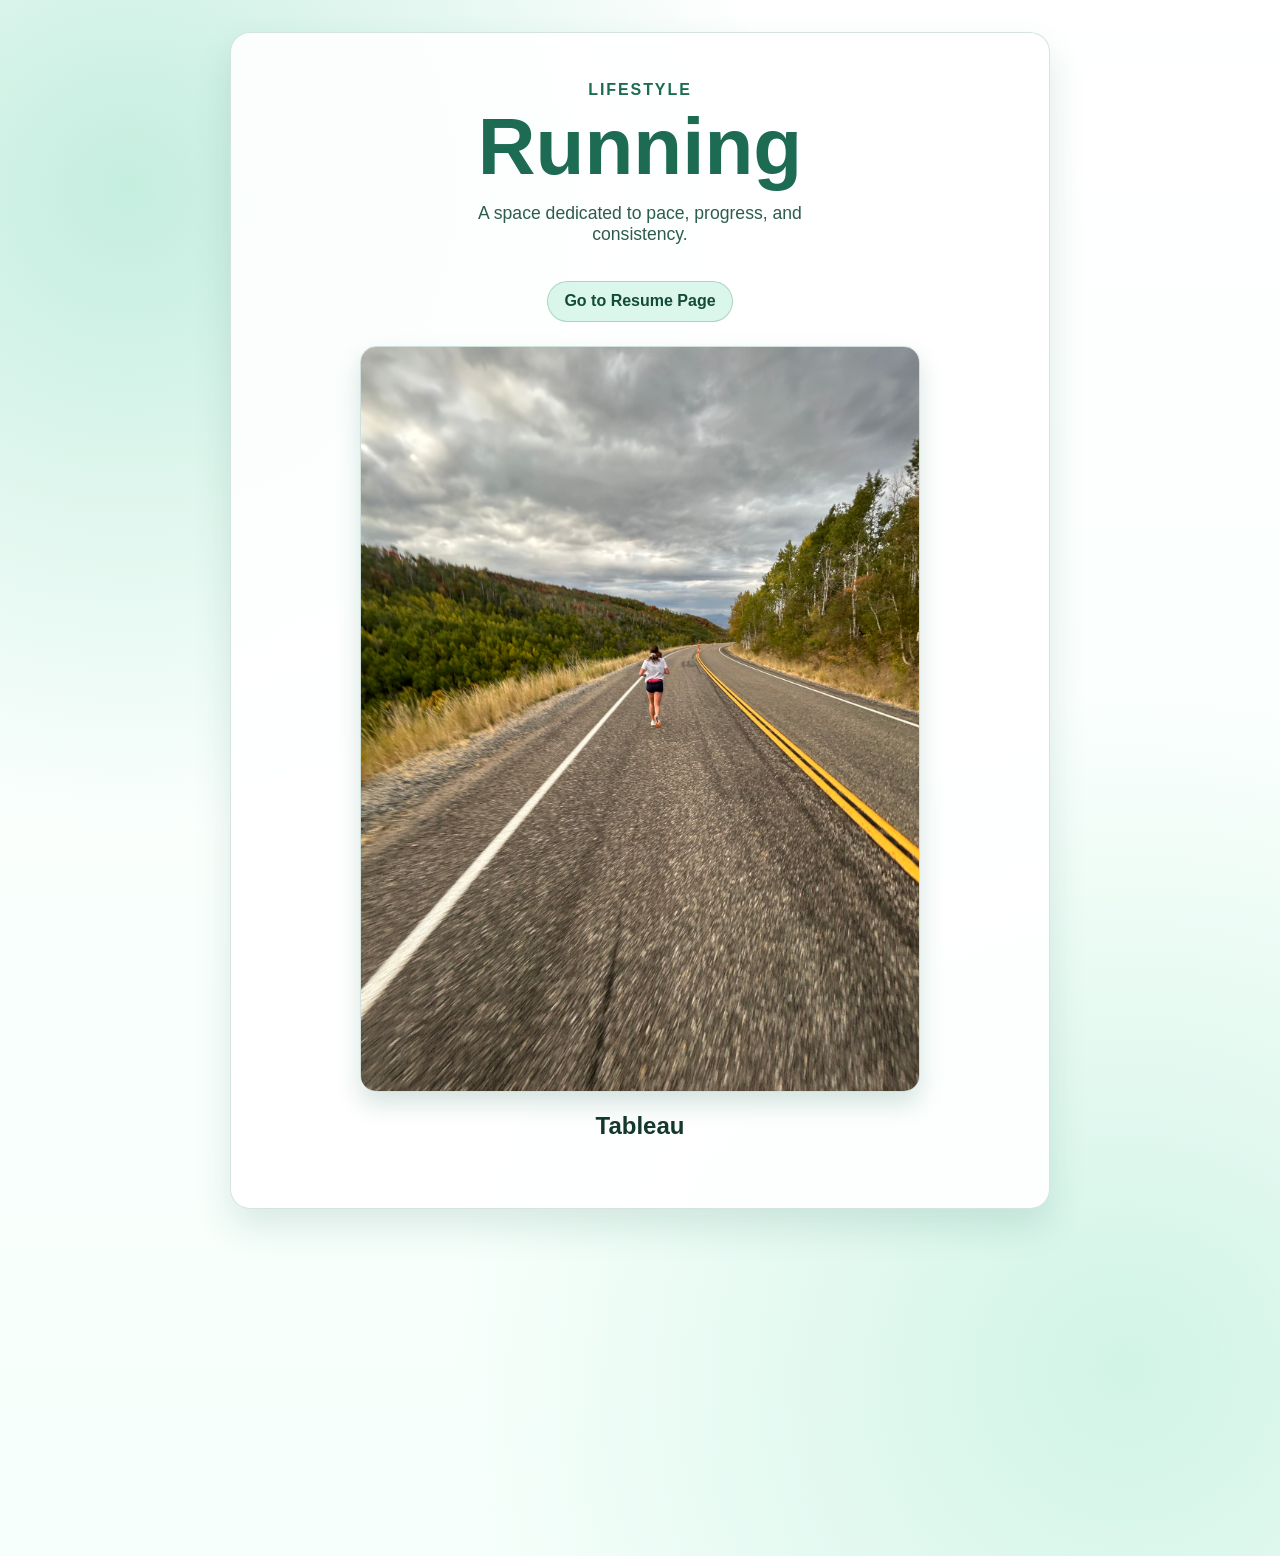
==== scratch.html @ 7e485515 "Add files via upload" ====
<!DOCTYPE html>
<html lang="en">

<head>
  <meta charset="utf-8" />
  <meta name="viewport" content="width=device-width, initial-scale=1" />
  <title>Running</title>
  <link rel="stylesheet" href="css/scratch.css" />
</head>

<body>
  <main class="page">
    <section class="hero">
      <p class="kicker">Lifestyle</p>
      <h1>Running</h1>
      <p class="subtitle">A space dedicated to pace, progress, and consistency.</p>
      <p><a class="back-link" href="index.html">Go to Resume Page</a></p>
      <img class="running-image" src="images/candid.jpeg" alt="Eliza running a race" />
      <h2>Tableau</h2>
    </section>
    <iframe width="560" height="315" src="https://www.youtube.com/embed/83b4m5UcGJs?si=0gnng_nrwY7VD8rS"
      title="YouTube video player" frameborder="0"
      allow="accelerometer; autoplay; clipboard-write; encrypted-media; gyroscope; picture-in-picture; web-share"
      referrerpolicy="strict-origin-when-cross-origin" allowfullscreen></iframe>
  </main>
</body>

</html>
---- css/scratch.css ----
:root {
  --emerald-light: #c8f1e1;
  --emerald: #7fd9ba;
  --emerald-dark: #1c6b52;
  --white: #ffffff;
  --ink: #14392c;
}

*,
*::before,
*::after {
  box-sizing: border-box;
}

body {
  margin: 0;
  min-height: 100vh;
  font-family: "Segoe UI", Tahoma, Geneva, Verdana, sans-serif;
  color: var(--ink);
  background:
    radial-gradient(circle at 10% 12%, rgba(127, 217, 186, 0.45), transparent 36%),
    radial-gradient(circle at 88% 88%, rgba(200, 241, 225, 0.8), transparent 38%),
    linear-gradient(180deg, var(--white) 0%, #f6fffb 100%);
}

.page {
  display: grid;
  place-items: center;
  min-height: 100vh;
  padding: 2rem;
}

.hero {
  width: min(820px, 100%);
  text-align: center;
  padding: 3rem 2rem;
  border-radius: 20px;
  background: rgba(255, 255, 255, 0.9);
  border: 1px solid rgba(28, 107, 82, 0.18);
  box-shadow: 0 18px 36px rgba(28, 107, 82, 0.14);
}

.kicker {
  margin: 0 0 0.5rem;
  text-transform: uppercase;
  letter-spacing: 0.12em;
  font-weight: 700;
  color: var(--emerald-dark);
}

h1 {
  margin: 0;
  font-size: clamp(2.5rem, 8vw, 5rem);
  line-height: 1;
  color: var(--emerald-dark);
}

.subtitle {
  margin: 1rem auto 0;
  max-width: 42ch;
  font-size: 1.1rem;
  color: #2c5d4b;
}

.running-image {
  display: block;
  width: min(560px, 100%);
  margin: 1.5rem auto 0;
  border-radius: 16px;
  border: 1px solid rgba(28, 107, 82, 0.2);
  box-shadow: 0 12px 24px rgba(28, 107, 82, 0.18);
}

.back-link {
  display: inline-block;
  margin-top: 1.25rem;
  padding: 0.65rem 1rem;
  border-radius: 999px;
  text-decoration: none;
  font-weight: 600;
  color: #124b39;
  background: rgba(200, 241, 225, 0.65);
  border: 1px solid rgba(28, 107, 82, 0.25);
}

.back-link:hover {
  background: rgba(127, 217, 186, 0.45);
}
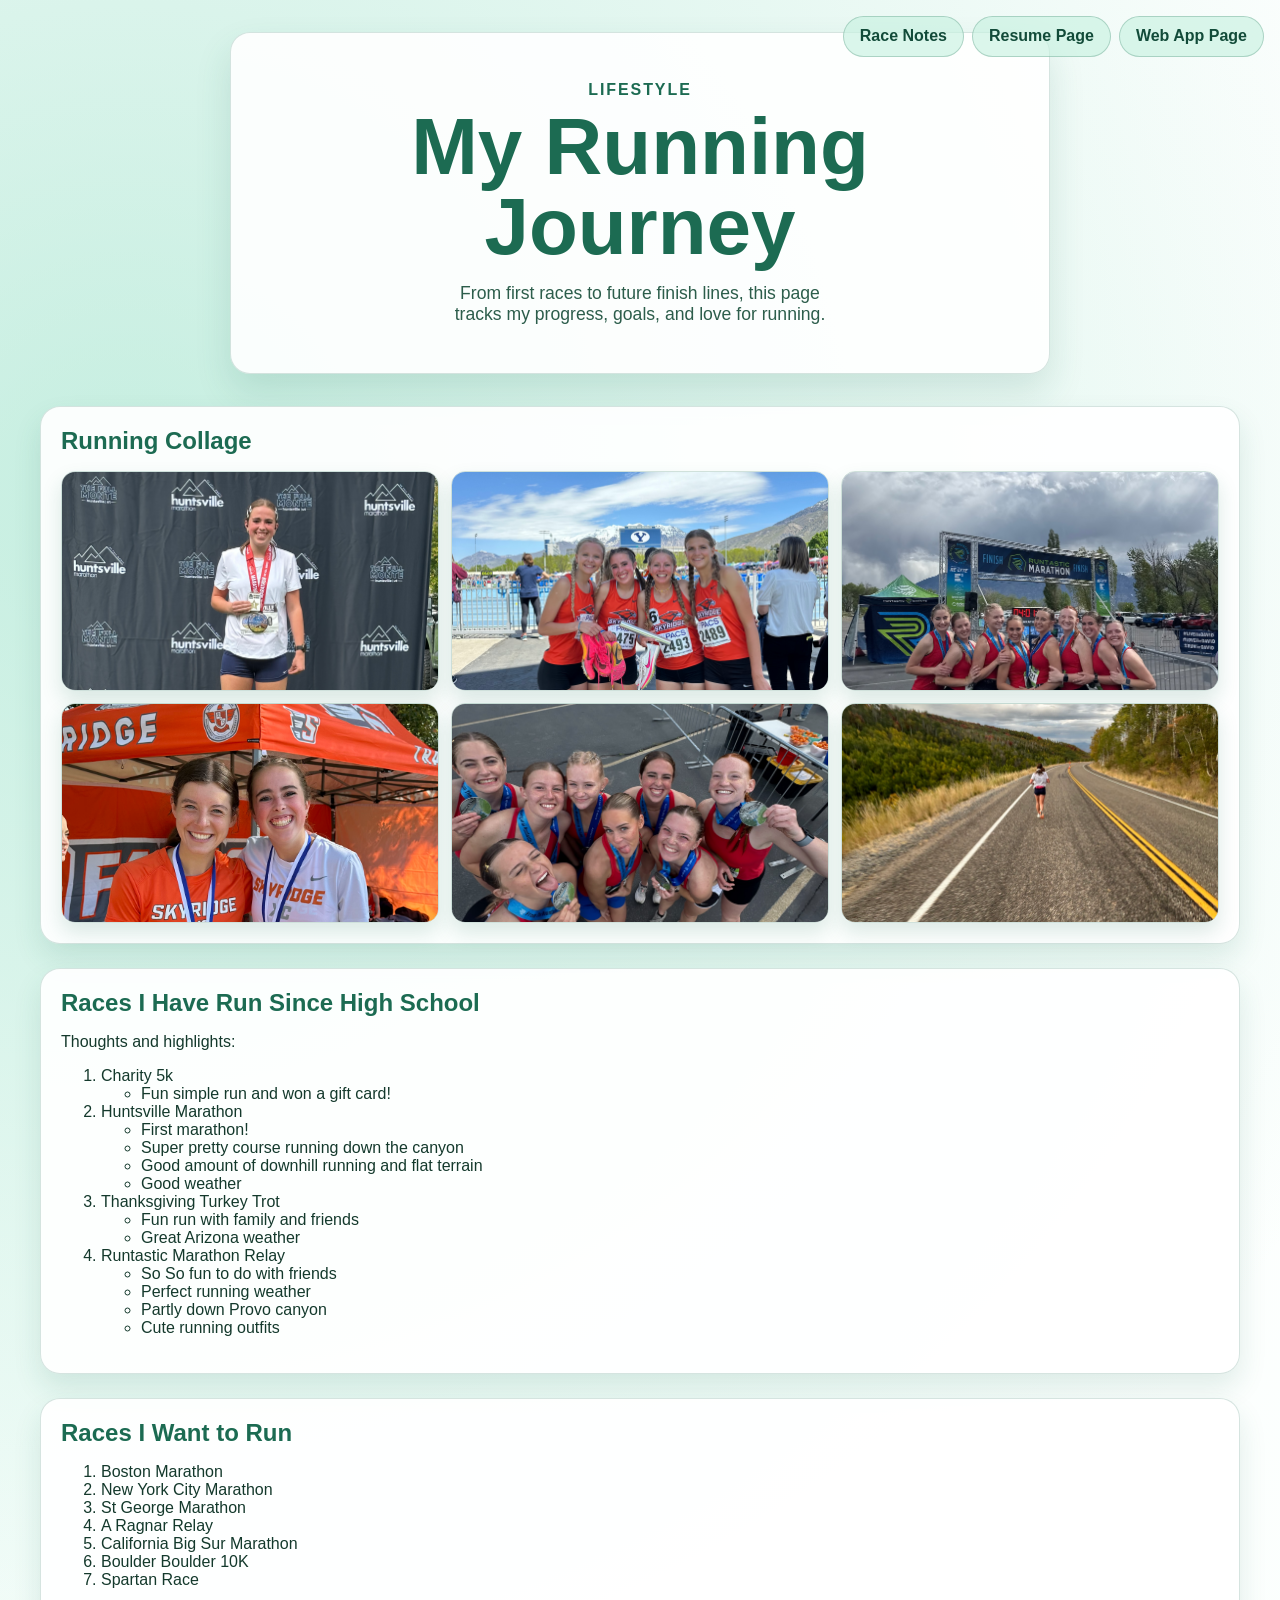
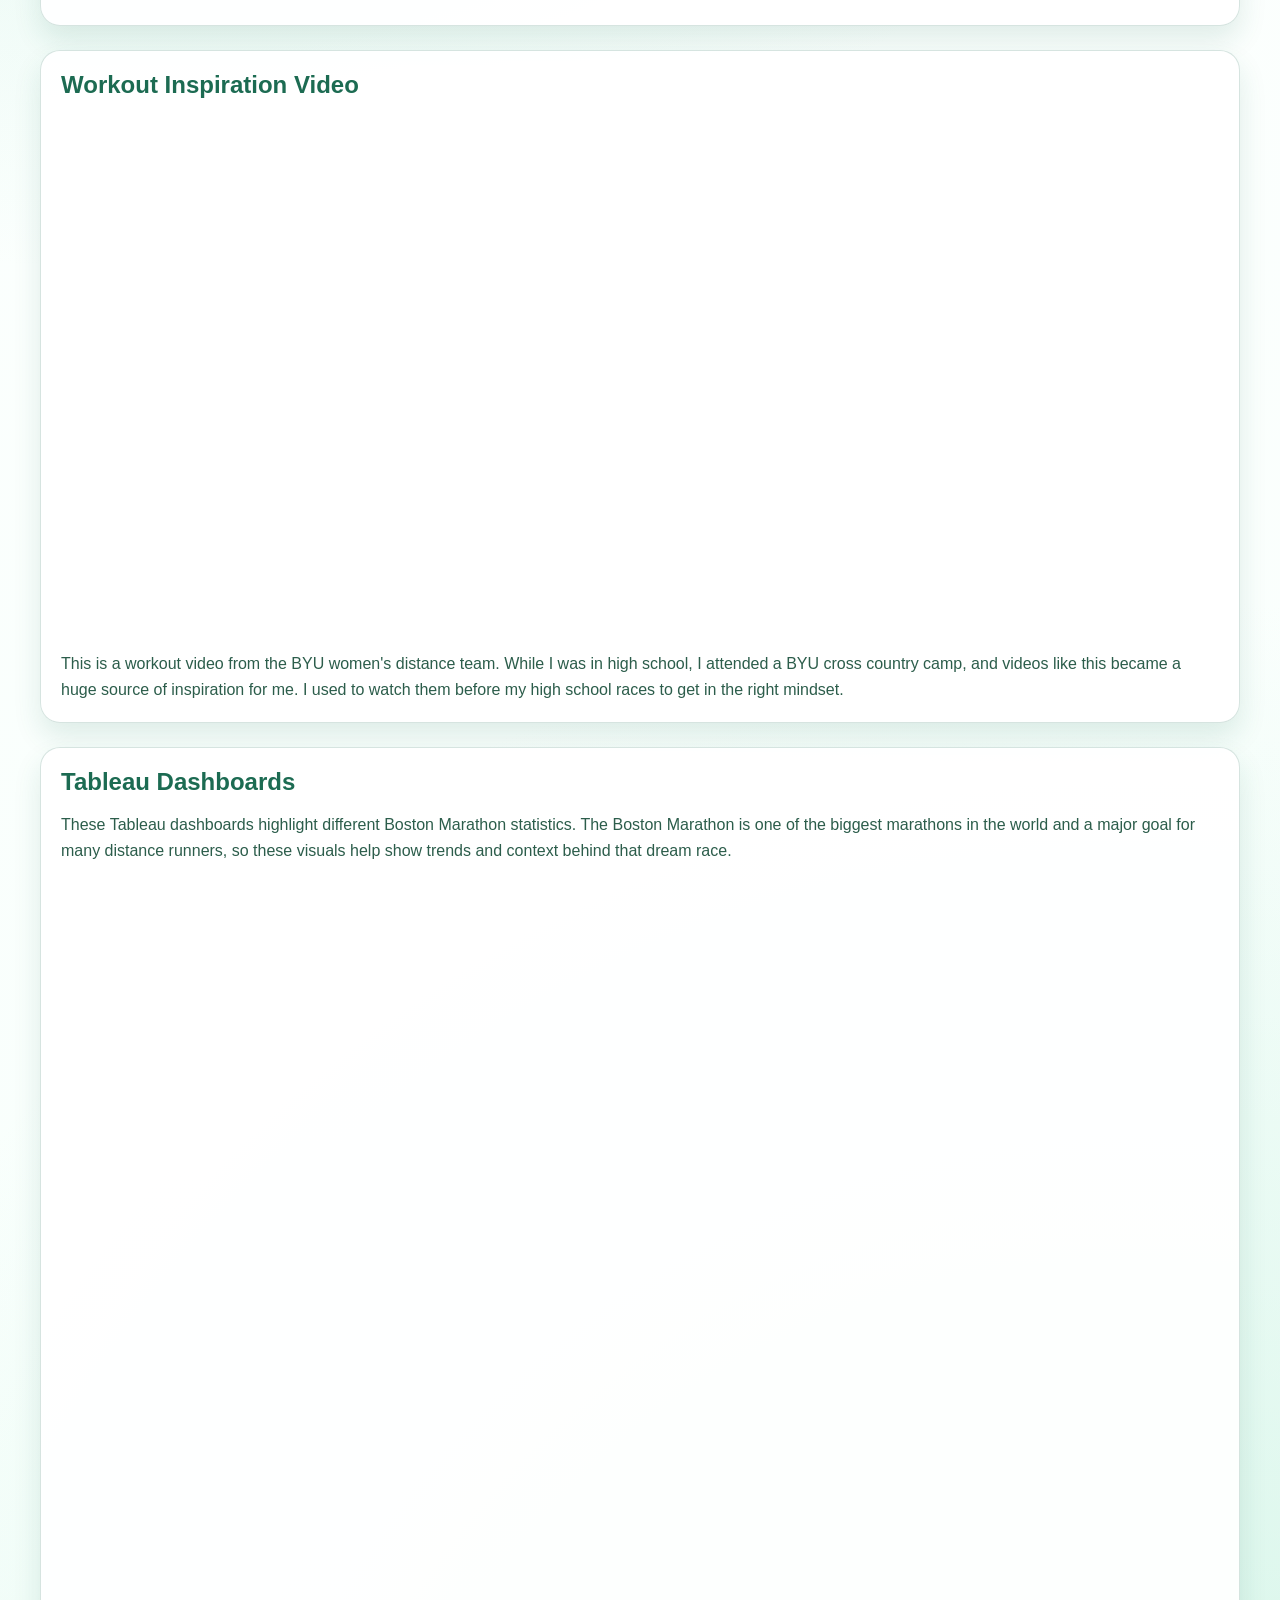
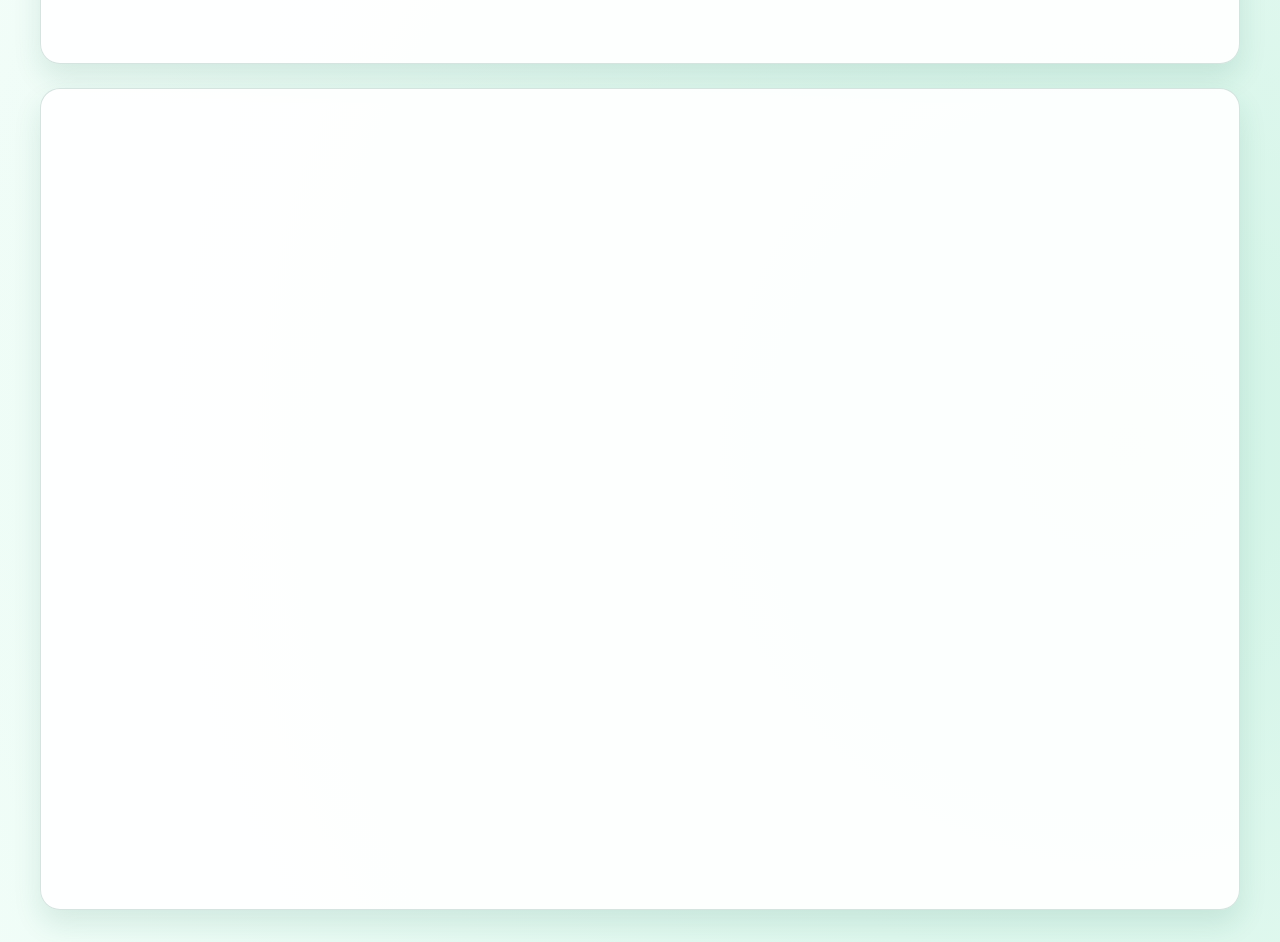
==== commit 62ad632e: "Add files via upload" ====
--- a/scratch.html
+++ b/scratch.html
@@ -4,25 +4,183 @@
 <head>
   <meta charset="utf-8" />
   <meta name="viewport" content="width=device-width, initial-scale=1" />
-  <title>Running</title>
+  <title>My Running Journey</title>
   <link rel="stylesheet" href="css/scratch.css" />
 </head>
 
 <body>
   <main class="page">
+    <div class="top-nav-buttons">
+      <a class="top-nav-button" href="#race-notes">Race Notes</a>
+      <a class="top-nav-button" href="index.html">Resume Page</a>
+      <a class="top-nav-button" href="webapp.html" target="_blank" rel="noopener noreferrer">Web App Page</a>
+    </div>
+
     <section class="hero">
       <p class="kicker">Lifestyle</p>
-      <h1>Running</h1>
-      <p class="subtitle">A space dedicated to pace, progress, and consistency.</p>
-      <p><a class="back-link" href="index.html">Go to Resume Page</a></p>
-      <img class="running-image" src="images/candid.jpeg" alt="Eliza running a race" />
-      <h2>Tableau</h2>
+      <h1>My Running Journey</h1>
+      <p class="subtitle">From first races to future finish lines, this page tracks my progress, goals, and love for running.</p>
     </section>
-    <iframe width="560" height="315" src="https://www.youtube.com/embed/83b4m5UcGJs?si=0gnng_nrwY7VD8rS"
-      title="YouTube video player" frameborder="0"
-      allow="accelerometer; autoplay; clipboard-write; encrypted-media; gyroscope; picture-in-picture; web-share"
-      referrerpolicy="strict-origin-when-cross-origin" allowfullscreen></iframe>
+
+    <section class="content-stack">
+      <section class="viz-block collage-block" id="photo-collage">
+        <h2>Running Collage</h2>
+        <div class="collage-grid">
+          <img class="focus-top" src="images/huntsville.jpeg" alt="Huntsville race moment" />
+          <img src="images/track.jpeg" alt="Track workout" />
+          <img src="images/finish.JPG" alt="Crossing the finish line" />
+          <img class="focus-top" src="images/medal.jpeg" alt="Race medal" />
+          <img src="images/relay.JPG" alt="Relay race with teammates" />
+          <img src="images/candid.jpeg" alt="Candid running photo" />
+        </div>
+      </section>
+
+      <section class="viz-block" id="race-notes">
+        <h2>Races I Have Run Since High School</h2>
+        <p>Thoughts and highlights:</p>
+        <ol>
+          <li>Charity 5k</li>
+          <ul> 
+            <li>Fun simple run and won a gift card!</li>
+          </ul>
+          <li>Huntsville Marathon</li>
+          <ul> 
+            <li>First marathon!</li>
+            <li>Super pretty course running down the canyon</li>
+            <li>Good amount of downhill running and flat terrain</li>
+            <li>Good weather</li>
+          </ul>
+          <li>Thanksgiving Turkey Trot</li>
+          <ul>
+            <li>Fun run with family and friends</li>
+            <li> Great Arizona weather</li>
+          </ul>
+          <li>Runtastic Marathon Relay</li>
+          <ul>
+            <li>So So fun to do with friends</li>
+            <li>Perfect running weather</li>
+            <li>Partly down Provo canyon</li>
+            <li>Cute running outfits</li>
+          </ul>
+        </ol>
+      </section>
+      <section class="viz-block" id="race-goals">
+        <h2>Races I Want to Run</h2>
+        <ol>
+          <li>Boston Marathon</li>
+          <li>New York City Marathon</li>
+          <li>St George Marathon</li>
+          <li>A Ragnar Relay</li>
+          <li>California Big Sur Marathon</li>
+          <li>Boulder Boulder 10K</li>
+          <li>Spartan Race</li>
+        </ol>
+      </section>
+
+      <div class="video-wrap">
+        <h2>Workout Inspiration Video</h2>
+        <iframe width="560" height="315" src="https://www.youtube.com/embed/83b4m5UcGJs?si=0gnng_nrwY7VD8rS"
+          title="YouTube video player" frameborder="0"
+          allow="accelerometer; autoplay; clipboard-write; encrypted-media; gyroscope; picture-in-picture; web-share"
+          referrerpolicy="strict-origin-when-cross-origin" allowfullscreen></iframe>
+        <p class="embed-description">
+          This is a workout video from the BYU women's distance team. While I was in high school, I attended a BYU
+          cross country camp, and videos like this became a huge source of inspiration for me. I used to watch them
+          before my high school races to get in the right mindset.
+        </p>
+      </div>
+
+      <section class="viz-block">
+        <h2>Tableau Dashboards</h2>
+        <p class="embed-description">
+          These Tableau dashboards highlight different Boston Marathon statistics. The Boston Marathon is one of the
+          biggest marathons in the world and a major goal for many distance runners, so these visuals help show trends
+          and context behind that dream race.
+        </p>
+        <div class='tableauPlaceholder' id='viz1776221250248' style='position: relative'><noscript>
+            <a href='#'><img alt=' '
+                src='https:&#47;&#47;public.tableau.com&#47;static&#47;images&#47;20&#47;2026BostonMarathonCutoffTimeTracker&#47;Dashboard1&#47;1_rss.png'
+                style='border: none' /></a></noscript>
+          <object class='tableauViz' style='display:none;'>
+            <param name='host_url' value='https%3A%2F%2Fpublic.tableau.com%2F' />
+            <param name='embed_code_version' value='3' />
+            <param name='site_root' value='' />
+            <param name='name' value='2026BostonMarathonCutoffTimeTracker&#47;Dashboard1' />
+            <param name='tabs' value='no' />
+            <param name='toolbar' value='yes' />
+            <param name='static_image'
+              value='https:&#47;&#47;public.tableau.com&#47;static&#47;images&#47;20&#47;2026BostonMarathonCutoffTimeTracker&#47;Dashboard1&#47;1.png' />
+            <param name='animate_transition' value='yes' />
+            <param name='display_static_image' value='yes' />
+            <param name='display_spinner' value='yes' />
+            <param name='display_overlay' value='yes' />
+            <param name='display_count' value='yes' />
+            <param name='language' value='en-US' />
+          </object>
+        </div>
+      </section>
+
+      <section class="viz-block">
+        <div class='tableauPlaceholder' id='viz1776221394092' style='position: relative'><noscript><a href='#'><img
+                alt='The Boston Marathon and Its Race for Gender EqualityThe Men&#39;s marathon began in 1897 with 18 entrants; Women were not allowed to compete until 75 years later in 1972.  Two women in particular changed the perception of female athletics leading to santioned approvals to compete and ultimately a narrowing gender gap in participation. '
+                src='https:&#47;&#47;public.tableau.com&#47;static&#47;images&#47;Th&#47;TheBostonMarathonandItsRaceforGenderEquality&#47;Dashboard1&#47;1_rss.png'
+                style='border: none' /></a></noscript><object class='tableauViz' style='display:none;'>
+            <param name='host_url' value='https%3A%2F%2Fpublic.tableau.com%2F' />
+            <param name='embed_code_version' value='3' />
+            <param name='site_root' value='' />
+            <param name='name' value='TheBostonMarathonandItsRaceforGenderEquality&#47;Dashboard1' />
+            <param name='tabs' value='no' />
+            <param name='toolbar' value='yes' />
+            <param name='static_image'
+              value='https:&#47;&#47;public.tableau.com&#47;static&#47;images&#47;Th&#47;TheBostonMarathonandItsRaceforGenderEquality&#47;Dashboard1&#47;1.png' />
+            <param name='animate_transition' value='yes' />
+            <param name='display_static_image' value='yes' />
+            <param name='display_spinner' value='yes' />
+            <param name='display_overlay' value='yes' />
+            <param name='display_count' value='yes' />
+            <param name='language' value='en-US' />
+          </object></div>
+      </section>
+
+    </section>
+
+    <script type='text/javascript'>
+      var vizOneContainer = document.getElementById('viz1776221250248');
+      var vizOne = vizOneContainer.getElementsByTagName('object')[0];
+      if (vizOneContainer.offsetWidth > 800) {
+        vizOne.style.width = '100%';
+        vizOne.style.maxWidth = '1200px';
+        vizOne.style.height = '900px';
+      } else if (vizOneContainer.offsetWidth > 500) {
+        vizOne.style.width = '100%';
+        vizOne.style.maxWidth = '1200px';
+        vizOne.style.height = '820px';
+      } else {
+        vizOne.style.width = '100%';
+        vizOne.style.height = '1300px';
+      }
+
+      var vizTwoContainer = document.getElementById('viz1776221394092');
+      var vizTwo = vizTwoContainer.getElementsByTagName('object')[0];
+      if (vizTwoContainer.offsetWidth > 800) {
+        vizTwo.style.width = '100%';
+        vizTwo.style.maxWidth = '1200px';
+        vizTwo.style.height = '900px';
+      } else if (vizTwoContainer.offsetWidth > 500) {
+        vizTwo.style.width = '100%';
+        vizTwo.style.maxWidth = '1200px';
+        vizTwo.style.height = '820px';
+      } else {
+        vizTwo.style.width = '100%';
+        vizTwo.style.height = '1300px';
+      }
+
+      var scriptElement = document.createElement('script');
+      scriptElement.src = 'https://public.tableau.com/javascripts/api/viz_v1.js';
+      vizOne.parentNode.insertBefore(scriptElement, vizOne);
+    </script>
   </main>
+
 </body>
 
-</html>+</html>
--- a/css/scratch.css
+++ b/css/scratch.css
@@ -24,8 +24,10 @@
 }
 
 .page {
+  position: relative;
   display: grid;
   place-items: center;
+  gap: 2rem;
   min-height: 100vh;
   padding: 2rem;
 }
@@ -71,9 +73,8 @@
   box-shadow: 0 12px 24px rgba(28, 107, 82, 0.18);
 }
 
-.back-link {
+.top-nav-button {
   display: inline-block;
-  margin-top: 1.25rem;
   padding: 0.65rem 1rem;
   border-radius: 999px;
   text-decoration: none;
@@ -81,8 +82,123 @@
   color: #124b39;
   background: rgba(200, 241, 225, 0.65);
   border: 1px solid rgba(28, 107, 82, 0.25);
-}
-
-.back-link:hover {
+  transition: background-color 0.2s ease, transform 0.2s ease;
+}
+
+.top-nav-button:hover {
   background: rgba(127, 217, 186, 0.45);
-}
+  transform: translateY(-1px);
+}
+
+.top-nav-buttons {
+  position: absolute;
+  top: 1rem;
+  right: 1rem;
+  display: flex;
+  gap: 0.5rem;
+  flex-wrap: wrap;
+  justify-content: flex-end;
+  z-index: 10;
+}
+
+.content-stack {
+  width: min(1200px, 100%);
+  display: grid;
+  gap: 1.5rem;
+}
+
+.video-wrap,
+.viz-block {
+  width: 100%;
+  padding: 1.25rem;
+  border-radius: 20px;
+  background: rgba(255, 255, 255, 0.92);
+  border: 1px solid rgba(28, 107, 82, 0.18);
+  box-shadow: 0 14px 28px rgba(28, 107, 82, 0.12);
+}
+
+.video-wrap iframe {
+  display: block;
+  width: 100%;
+  height: clamp(260px, 45vw, 520px);
+  border: 0;
+  border-radius: 12px;
+}
+
+.video-wrap h2,
+.viz-block h2 {
+  margin: 0 0 1rem;
+  color: var(--emerald-dark);
+}
+
+.embed-description {
+  margin: 1rem 0 0;
+  line-height: 1.6;
+  color: #2c5d4b;
+}
+
+.tableauPlaceholder {
+  width: 100%;
+  min-height: 780px;
+  overflow: visible;
+}
+
+.tableauPlaceholder .tableauViz {
+  margin: 0 auto;
+}
+
+.collage-block h2 {
+  margin: 0 0 1rem;
+}
+
+.collage-grid {
+  display: grid;
+  grid-template-columns: repeat(3, minmax(0, 1fr));
+  gap: 0.75rem;
+}
+
+.collage-grid img {
+  width: 100%;
+  height: 220px;
+  object-fit: cover;
+  border-radius: 14px;
+  border: 1px solid rgba(28, 107, 82, 0.2);
+  box-shadow: 0 10px 20px rgba(28, 107, 82, 0.15);
+}
+
+.collage-grid img.focus-top {
+  object-position: center 18%;
+}
+
+@media (max-width: 700px) {
+  .page {
+    padding: 4.5rem 1rem 1rem;
+  }
+
+  .hero {
+    padding: 2rem 1.25rem;
+  }
+
+  .video-wrap,
+  .viz-block {
+    padding: 0.75rem;
+  }
+
+  .tableauPlaceholder {
+    min-height: 1200px;
+  }
+
+  .collage-grid {
+    grid-template-columns: repeat(2, minmax(0, 1fr));
+  }
+
+  .collage-grid img {
+    height: 170px;
+  }
+
+  .top-nav-buttons {
+    top: 0.75rem;
+    right: 0.75rem;
+    left: 0.75rem;
+  }
+}
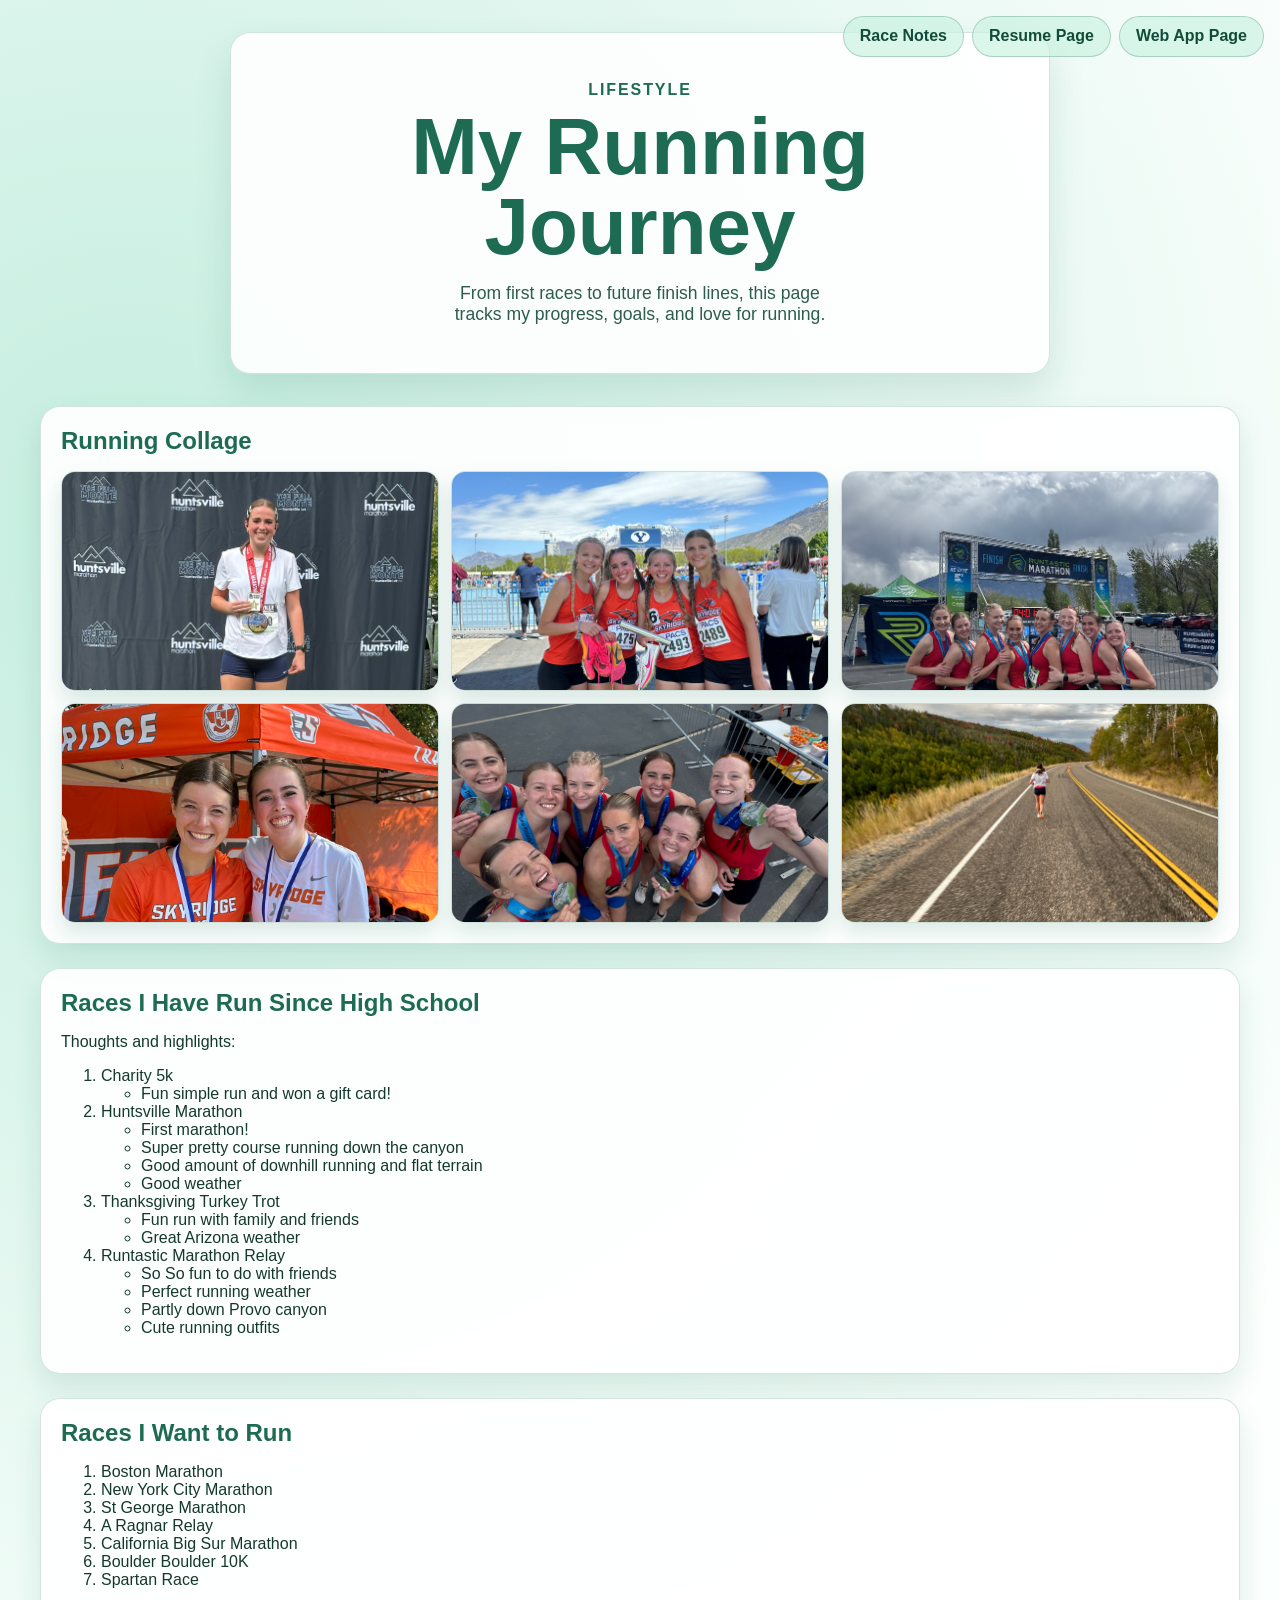
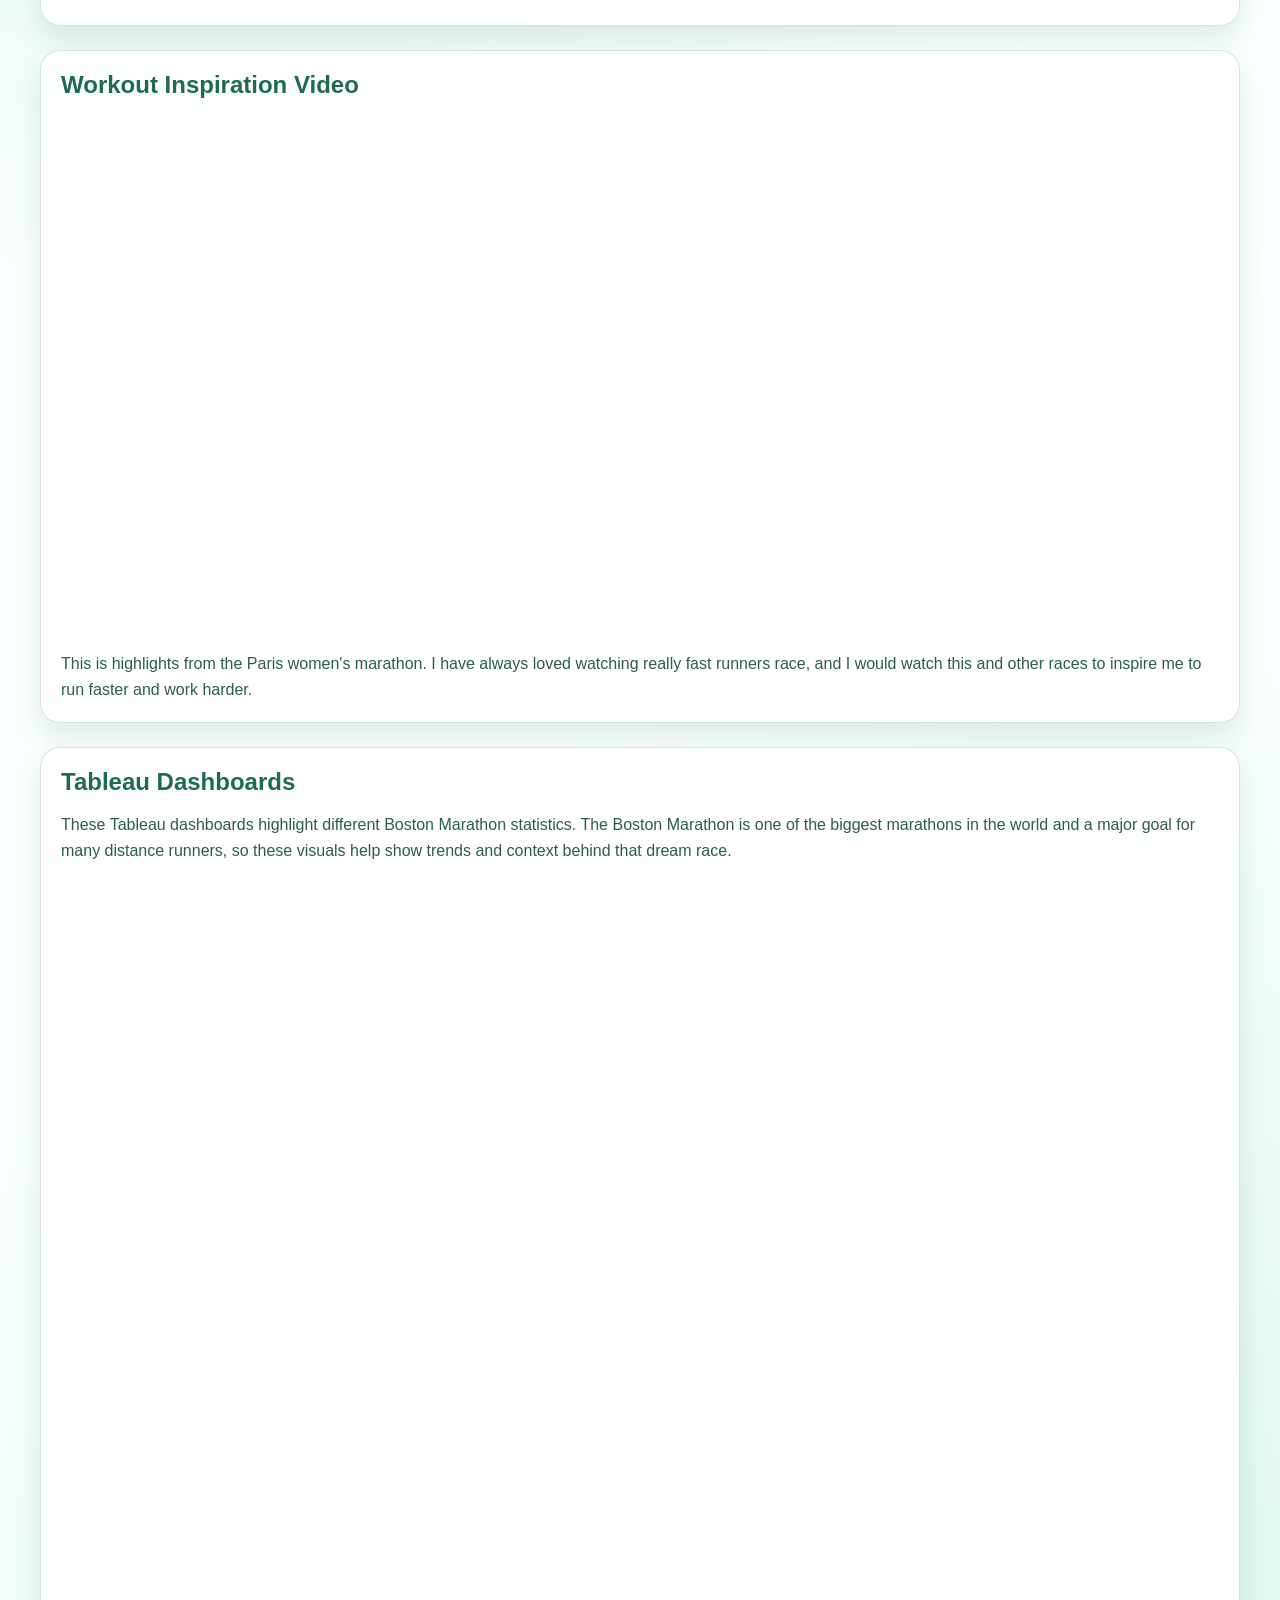
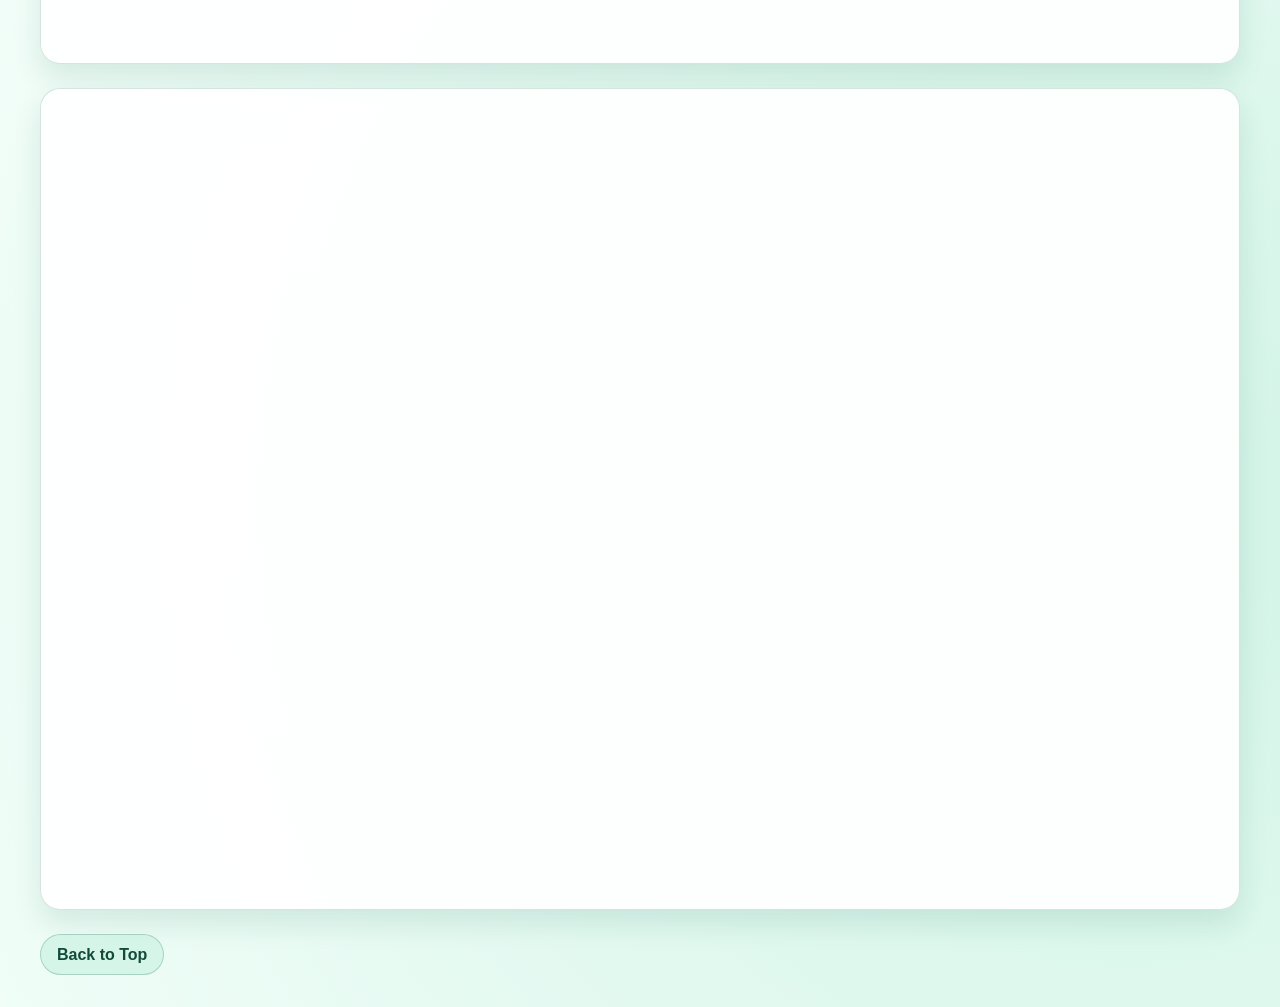
==== commit 6cc7aeba: "Add files via upload" ====
--- a/scratch.html
+++ b/scratch.html
@@ -8,7 +8,7 @@
   <link rel="stylesheet" href="css/scratch.css" />
 </head>
 
-<body>
+<body id="top">
   <main class="page">
     <div class="top-nav-buttons">
       <a class="top-nav-button" href="#race-notes">Race Notes</a>
@@ -84,9 +84,8 @@
           allow="accelerometer; autoplay; clipboard-write; encrypted-media; gyroscope; picture-in-picture; web-share"
           referrerpolicy="strict-origin-when-cross-origin" allowfullscreen></iframe>
         <p class="embed-description">
-          This is a workout video from the BYU women's distance team. While I was in high school, I attended a BYU
-          cross country camp, and videos like this became a huge source of inspiration for me. I used to watch them
-          before my high school races to get in the right mindset.
+          This is highlights from the Paris women's marathon. I have always loved watching really fast runners race,
+          and I would watch this and other races to inspire me to run faster and work harder.
         </p>
       </div>
 
@@ -142,6 +141,10 @@
           </object></div>
       </section>
 
+      <div class="bottom-anchor-row">
+        <a class="top-nav-button" href="#top">Back to Top</a>
+      </div>
+
     </section>
 
     <script type='text/javascript'>
